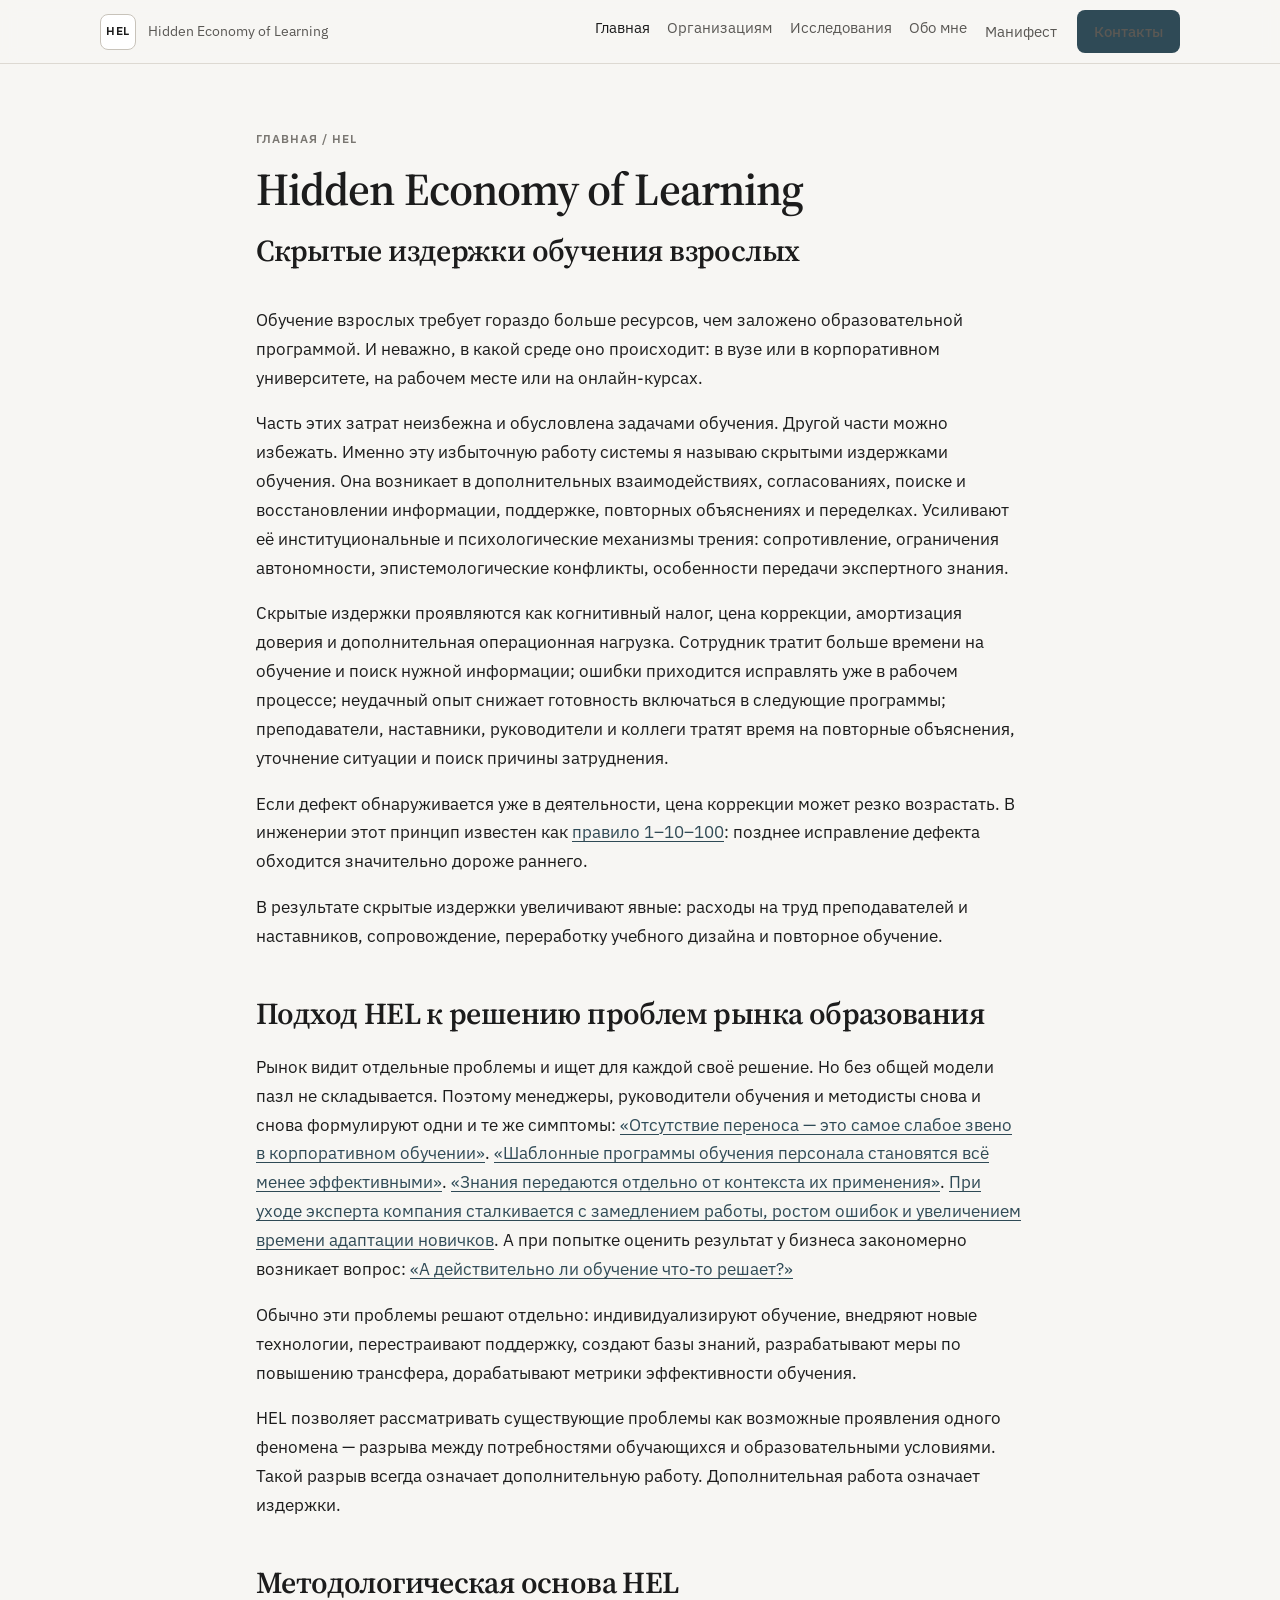
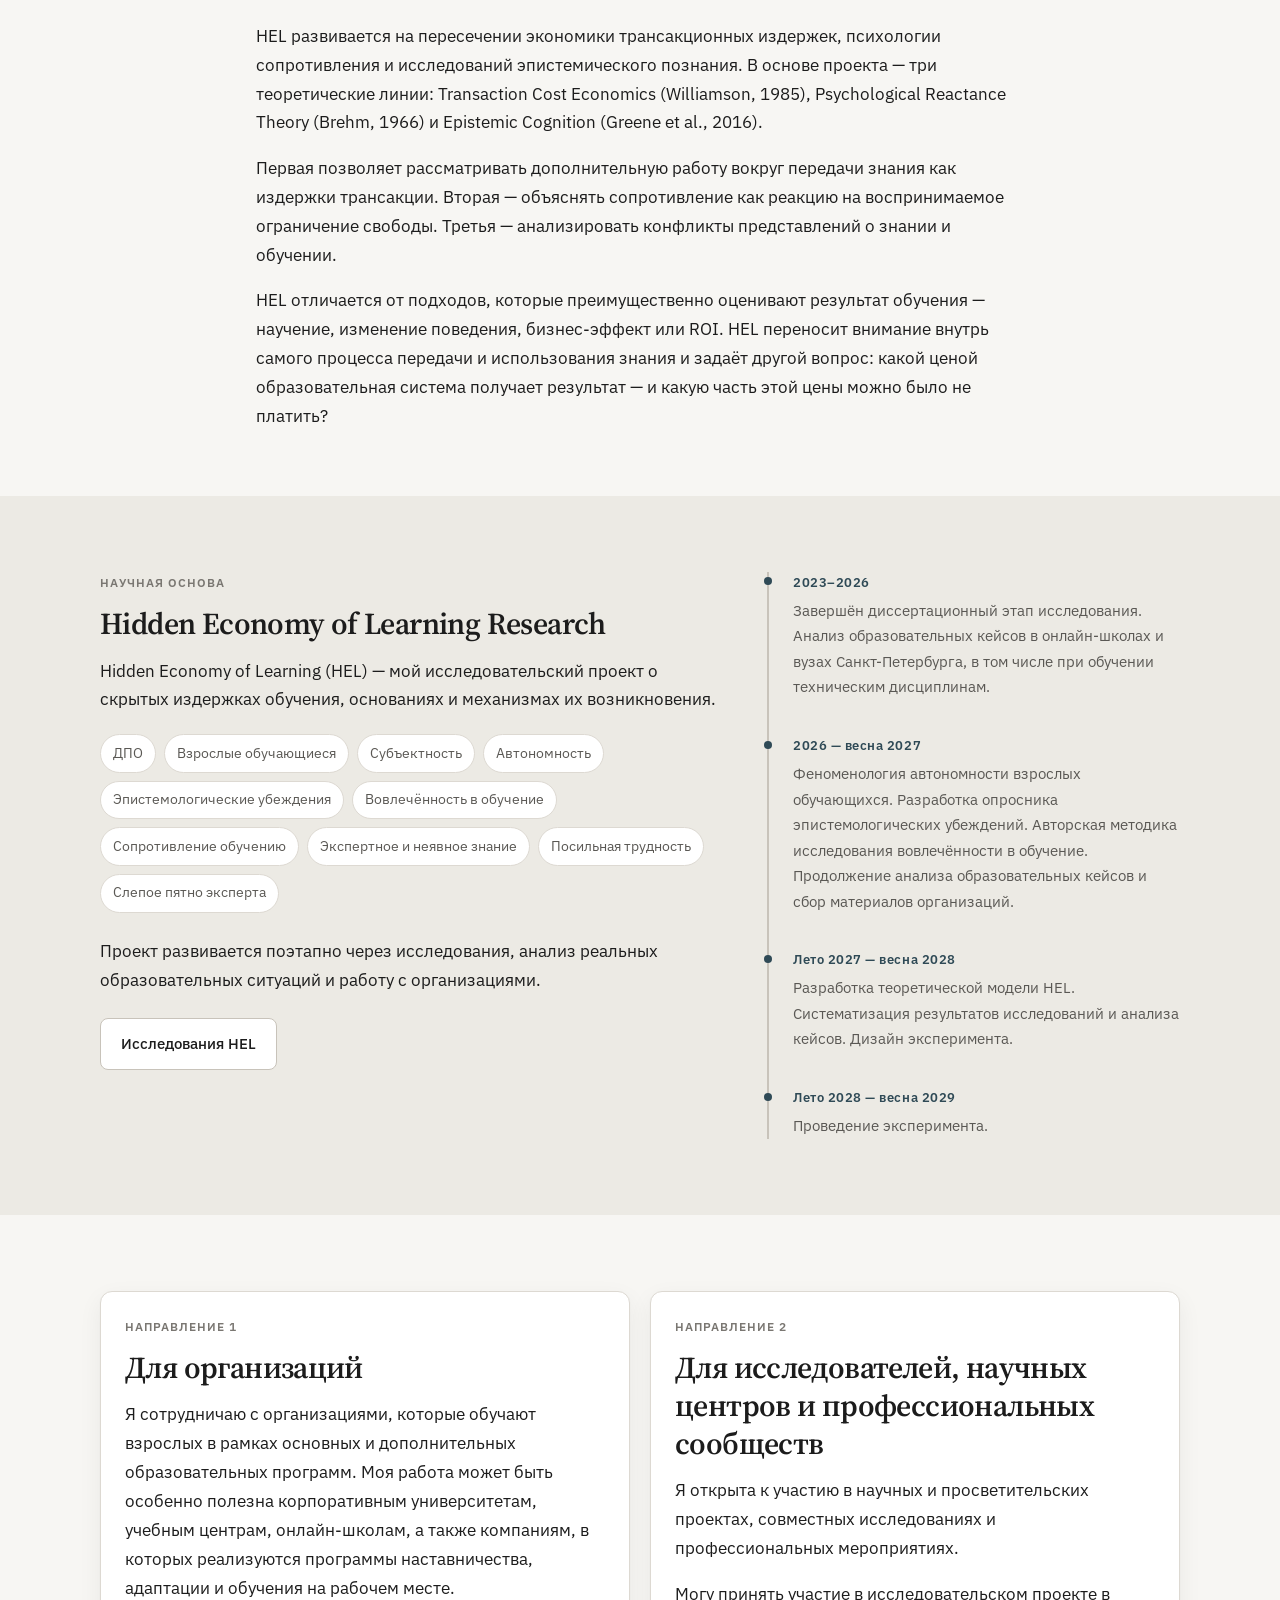
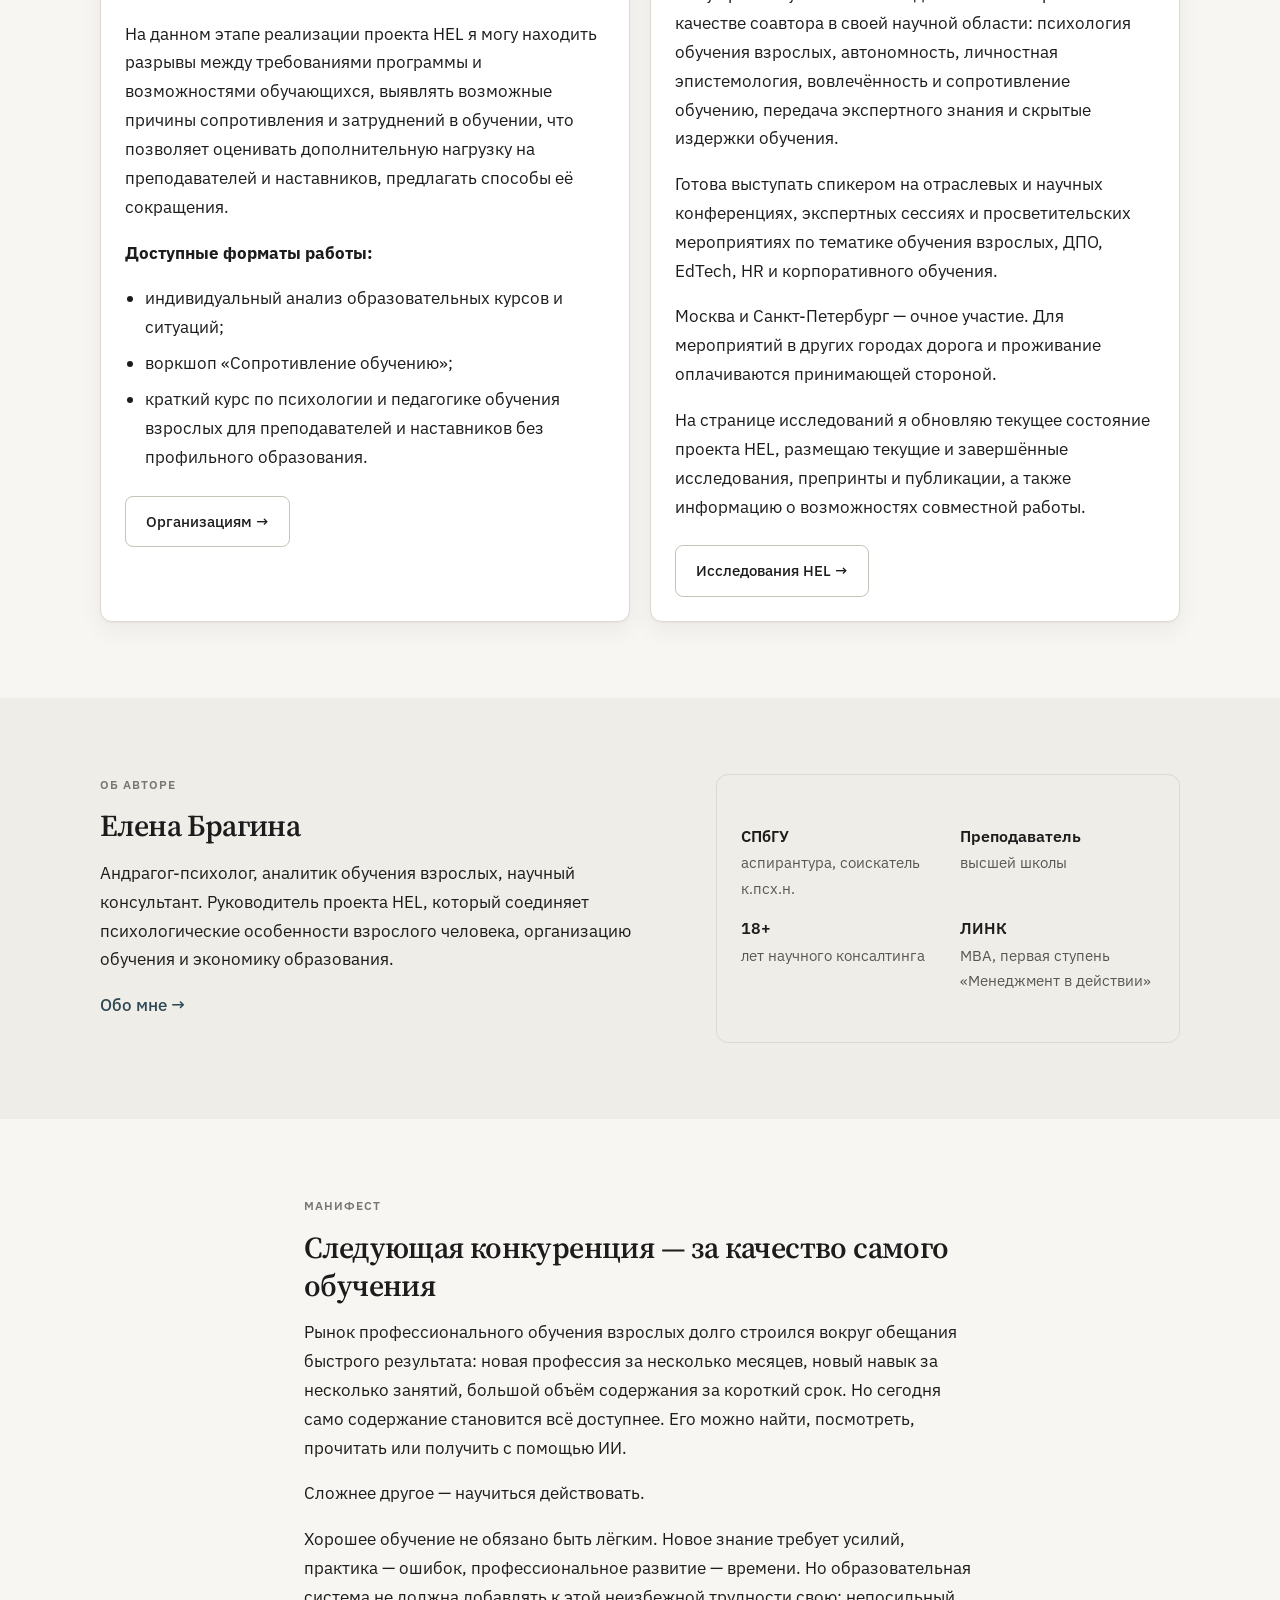
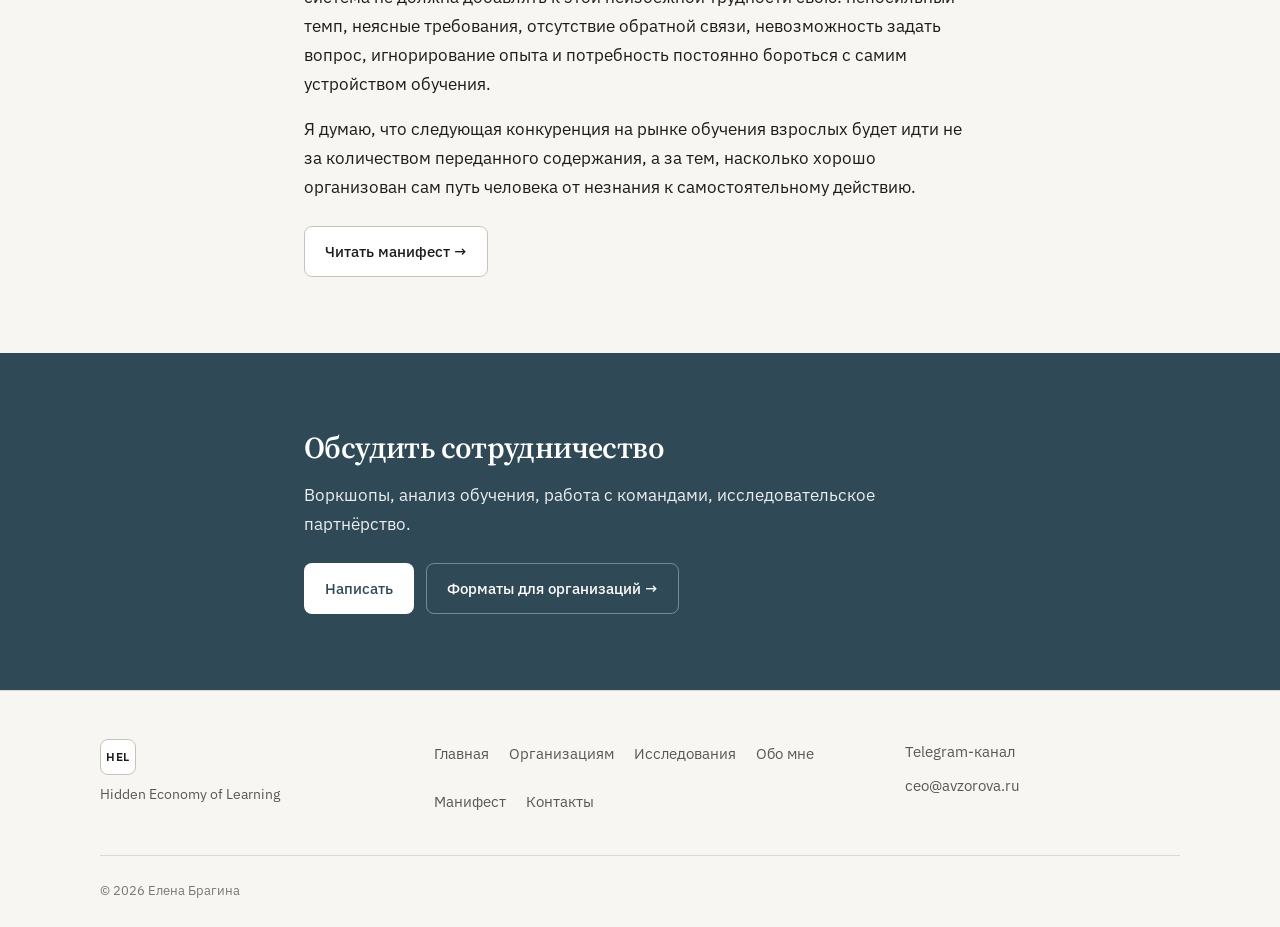
==== index.html @ edc0d427 "Add files via upload" ====
<!DOCTYPE html>
<html lang="ru">
<head>
  <meta charset="UTF-8">
  <meta name="viewport" content="width=device-width, initial-scale=1.0">
  <title>Hidden Economy of Learning | Елена Брагина</title>
  <meta name="description" content="HEL — исследовательский проект о скрытых издержках обучения взрослых.">
  <link rel="icon" href="assets/images/favicon.svg" type="image/svg+xml">
  <link rel="preconnect" href="https://fonts.googleapis.com">
  <link rel="preconnect" href="https://fonts.gstatic.com" crossorigin>
  <link href="https://fonts.googleapis.com/css2?family=IBM+Plex+Sans:wght@400;500;600&family=Source+Serif+4:opsz,wght@8..60,400;8..60,600&display=swap" rel="stylesheet">
  <link rel="stylesheet" href="assets/css/styles.css">
</head>
<body>
  <a class="skip-link" href="#main">Перейти к содержанию</a>

  <header class="site-header">
    <div class="container header-inner">
      <a class="logo" href="./">
        <span class="logo-mark">HEL</span>
        <span class="logo-text">Hidden Economy of Learning</span>
      </a>
      <button class="nav-toggle" type="button" aria-expanded="false" aria-controls="site-nav" aria-label="Открыть меню">
        <span></span><span></span>
      </button>
      <nav class="site-nav" id="site-nav" aria-label="Основное меню">
        <ul>
          <li><a class="is-active" href="./" aria-current="page">Главная</a></li>
          <li><a href="organizations/">Организациям</a></li>
          <li><a href="research/">Исследования</a></li>
          <li><a href="about/">Обо мне</a></li>
          <li><a href="manifesto/">Манифест</a></li>
        </ul>
        <a class="btn btn-primary btn-sm nav-cta" href="contact/">Контакты</a>
      </nav>
    </div>
  </header>

  <main id="main">
    <section class="section page-hero">
      <div class="container prose-wide">
        <p class="eyebrow">Главная / HEL</p>
        <h1>Hidden Economy of Learning</h1>
        <h2 class="section-subhead">Скрытые издержки обучения взрослых</h2>
        <p>
          Обучение взрослых требует гораздо больше ресурсов, чем заложено образовательной программой. И неважно, в какой среде оно происходит: в вузе или в корпоративном университете, на рабочем месте или на онлайн-курсах.
        </p>
        <p>
          Часть этих затрат неизбежна и обусловлена задачами обучения. Другой части можно избежать. Именно эту избыточную работу системы я называю скрытыми издержками обучения. Она возникает в дополнительных взаимодействиях, согласованиях, поиске и восстановлении информации, поддержке, повторных объяснениях и переделках. Усиливают её институциональные и психологические механизмы трения: сопротивление, ограничения автономности, эпистемологические конфликты, особенности передачи экспертного знания.
        </p>
        <p>
          Скрытые издержки проявляются как когнитивный налог, цена коррекции, амортизация доверия и дополнительная операционная нагрузка. Сотрудник тратит больше времени на обучение и поиск нужной информации; ошибки приходится исправлять уже в рабочем процессе; неудачный опыт снижает готовность включаться в следующие программы; преподаватели, наставники, руководители и коллеги тратят время на повторные объяснения, уточнение ситуации и поиск причины затруднения.
        </p>
        <p>
          Если дефект обнаруживается уже в деятельности, цена коррекции может резко возрастать. В инженерии этот принцип известен как <a href="https://www.cs.umd.edu/users/basili/publications/journals/J81.pdf" target="_blank" rel="noopener noreferrer">правило 1–10–100</a>: позднее исправление дефекта обходится значительно дороже раннего.
        </p>
        <p>
          В результате скрытые издержки увеличивают явные: расходы на труд преподавателей и наставников, сопровождение, переработку учебного дизайна и повторное обучение.
        </p>

        <h2 class="section-subhead">Подход HEL к решению проблем рынка образования</h2>
        <p>
          Рынок видит отдельные проблемы и ищет для каждой своё решение. Но без общей модели пазл не складывается. Поэтому менеджеры, руководители обучения и методисты снова и снова формулируют одни и те же симптомы: <a href="https://secrets.tbank.ru/blogi-kompanij/perenos-obucheniya-na-praktiku/" target="_blank" rel="noopener noreferrer">«Отсутствие переноса — это самое слабое звено в корпоративном обучении»</a>. <a href="https://umopolis.ru/tpost/j4pv59ezi1-individualnii-podhod-k-obucheniyu-person" target="_blank" rel="noopener noreferrer">«Шаблонные программы обучения персонала становятся всё менее эффективными»</a>. <a href="https://blog.talentrocks.ru/baza-znanii/" target="_blank" rel="noopener noreferrer">«Знания передаются отдельно от контекста их применения»</a>. <a href="https://habr.com/en/companies/skbkontur/articles/913566/" target="_blank" rel="noopener noreferrer">При уходе эксперта компания сталкивается с замедлением работы, ростом ошибок и увеличением времени адаптации новичков</a>. А при попытке оценить результат у бизнеса закономерно возникает вопрос: <a href="https://habr.com/ru/articles/943614/" target="_blank" rel="noopener noreferrer">«А действительно ли обучение что-то решает?»</a>
        </p>
        <p>
          Обычно эти проблемы решают отдельно: индивидуализируют обучение, внедряют новые технологии, перестраивают поддержку, создают базы знаний, разрабатывают меры по повышению трансфера, дорабатывают метрики эффективности обучения.
        </p>
        <p>
          HEL позволяет рассматривать существующие проблемы как возможные проявления одного феномена — разрыва между потребностями обучающихся и образовательными условиями. Такой разрыв всегда означает дополнительную работу. Дополнительная работа означает издержки.
        </p>

        <h2 class="section-subhead">Методологическая основа HEL</h2>
        <p>
          HEL развивается на пересечении экономики трансакционных издержек, психологии сопротивления и исследований эпистемического познания. В основе проекта — три теоретические линии: Transaction Cost Economics (Williamson, 1985), Psychological Reactance Theory (Brehm, 1966) и Epistemic Cognition (Greene et al., 2016).
        </p>
        <p>
          Первая позволяет рассматривать дополнительную работу вокруг передачи знания как издержки трансакции. Вторая — объяснять сопротивление как реакцию на воспринимаемое ограничение свободы. Третья — анализировать конфликты представлений о знании и обучении.
        </p>
        <p>
          HEL отличается от подходов, которые преимущественно оценивают результат обучения — научение, изменение поведения, бизнес-эффект или ROI. HEL переносит внимание внутрь самого процесса передачи и использования знания и задаёт другой вопрос: какой ценой образовательная система получает результат — и какую часть этой цены можно было не платить?
        </p>
        </div>
    </section>

    <section class="section section-soft">
      <div class="container science-grid">
        <div>
          <p class="eyebrow">Научная основа</p>
          <h2>Hidden Economy of Learning Research</h2>
          <p>
            Hidden Economy of Learning (HEL) — мой исследовательский проект о скрытых издержках обучения, основаниях и механизмах их возникновения.
          </p>
          <ul class="topic-list">
            <li>ДПО</li>
            <li>Взрослые обучающиеся</li>
            <li>Субъектность</li>
            <li>Автономность</li>
            <li>Эпистемологические убеждения</li>
            <li>Вовлечённость в обучение</li>
            <li>Сопротивление обучению</li>
            <li>Экспертное и неявное знание</li>
            <li>Посильная трудность</li>
            <li>Слепое пятно эксперта</li>
          </ul>
          <p style="margin-top: 1.5rem;">
            Проект развивается поэтапно через исследования, анализ реальных образовательных ситуаций и работу с организациями.
          </p>
          <div class="actions">
            <a class="btn btn-secondary" href="research/">Исследования HEL</a>
          </div>
        </div>
        <ol class="timeline">
          <li>
            <time>2023–2026</time>
            <p>Завершён диссертационный этап исследования. Анализ образовательных кейсов в онлайн-школах и вузах Санкт-Петербурга, в том числе при обучении техническим дисциплинам.</p>
          </li>
          <li>
            <time>2026 — весна 2027</time>
            <p>Феноменология автономности взрослых обучающихся. Разработка опросника эпистемологических убеждений. Авторская методика исследования вовлечённости в обучение. Продолжение анализа образовательных кейсов и сбор материалов организаций.</p>
          </li>
          <li>
            <time>Лето 2027 — весна 2028</time>
            <p>Разработка теоретической модели HEL. Систематизация результатов исследований и анализа кейсов. Дизайн эксперимента.</p>
          </li>
          <li>
            <time>Лето 2028 — весна 2029</time>
            <p>Проведение эксперимента.</p>
          </li>
        </ol>
      </div>
    </section>

    <section class="section">
      <div class="container">
        <div class="card-grid card-grid-2">
          <article class="card">
            <p class="eyebrow">Направление 1</p>
            <h2>Для организаций</h2>
            <p>
              Я сотрудничаю с организациями, которые обучают взрослых в рамках основных и дополнительных образовательных программ. Моя работа может быть особенно полезна корпоративным университетам, учебным центрам, онлайн-школам, а также компаниям, в которых реализуются программы наставничества, адаптации и обучения на рабочем месте.
            </p>
            <p>
              На данном этапе реализации проекта HEL я могу находить разрывы между требованиями программы и возможностями обучающихся, выявлять возможные причины сопротивления и затруднений в обучении, что позволяет оценивать дополнительную нагрузку на преподавателей и наставников, предлагать способы её сокращения.
            </p>
            <p><strong>Доступные форматы работы:</strong></p>
            <ul>
              <li>индивидуальный анализ образовательных курсов и ситуаций;</li>
              <li>воркшоп «Сопротивление обучению»;</li>
              <li>краткий курс по психологии и педагогике обучения взрослых для преподавателей и наставников без профильного образования.</li>
            </ul>
            <div class="actions">
              <a class="btn btn-secondary" href="organizations/">Организациям →</a>
            </div>
          </article>

          <article class="card">
            <p class="eyebrow">Направление 2</p>
            <h2>Для исследователей, научных центров и профессиональных сообществ</h2>
            <p>
              Я открыта к участию в научных и просветительских проектах, совместных исследованиях и профессиональных мероприятиях.
            </p>
            <p>
              Могу принять участие в исследовательском проекте в качестве соавтора в своей научной области: психология обучения взрослых, автономность, личностная эпистемология, вовлечённость и сопротивление обучению, передача экспертного знания и скрытые издержки обучения.
            </p>
            <p>
              Готова выступать спикером на отраслевых и научных конференциях, экспертных сессиях и просветительских мероприятиях по тематике обучения взрослых, ДПО, EdTech, HR и корпоративного обучения.
            </p>
            <p>
              Москва и Санкт-Петербург — очное участие. Для мероприятий в других городах дорога и проживание оплачиваются принимающей стороной.
            </p>
            <p>
              На странице исследований я обновляю текущее состояние проекта HEL, размещаю текущие и завершённые исследования, препринты и публикации, а также информацию о возможностях совместной работы.
            </p>
            <div class="actions">
              <a class="btn btn-secondary" href="research/">Исследования HEL →</a>
            </div>
          </article>
        </div>
      </div>
    </section>

    <section class="section section-alt">
      <div class="container two-col">
        <div>
          <p class="eyebrow">Об авторе</p>
          <h2>Елена Брагина</h2>
          <p>
            Андрагог-психолог, аналитик обучения взрослых, научный консультант. Руководитель проекта HEL, который соединяет психологические особенности взрослого человека, организацию обучения и экономику образования.
          </p>
          <a class="text-link" href="about/">Обо мне →</a>
        </div>
        <aside class="card card-muted">
          <ul class="stat-list">
            <li><strong>СПбГУ</strong> аспирантура, соискатель к.псх.н.</li>
            <li><strong>Преподаватель</strong> высшей школы</li>
            <li><strong>18+</strong> лет научного консалтинга</li>
            <li><strong>ЛИНК</strong> MBA, первая ступень «Менеджмент в действии»</li>
          </ul>
        </aside>
      </div>
    </section>

    <section class="section">
      <div class="container prose">
        <p class="eyebrow">Манифест</p>
        <h2>Следующая конкуренция — за качество самого обучения</h2>
        <p>
          Рынок профессионального обучения взрослых долго строился вокруг обещания быстрого результата: новая профессия за несколько месяцев, новый навык за несколько занятий, большой объём содержания за короткий срок. Но сегодня само содержание становится всё доступнее. Его можно найти, посмотреть, прочитать или получить с помощью ИИ.
        </p>
        <p>Сложнее другое — научиться действовать.</p>
        <p>
          Хорошее обучение не обязано быть лёгким. Новое знание требует усилий, практика — ошибок, профессиональное развитие — времени. Но образовательная система не должна добавлять к этой неизбежной трудности свою: непосильный темп, неясные требования, отсутствие обратной связи, невозможность задать вопрос, игнорирование опыта и потребность постоянно бороться с самим устройством обучения.
        </p>
        <p>
          Я думаю, что следующая конкуренция на рынке обучения взрослых будет идти не за количеством переданного содержания, а за тем, насколько хорошо организован сам путь человека от незнания к самостоятельному действию.
        </p>
        <div class="actions">
          <a class="btn btn-secondary" href="manifesto/">Читать манифест →</a>
        </div>
      </div>
    </section>

    <section class="section section-dark">
      <div class="container prose">
        <h2>Обсудить сотрудничество</h2>
        <p>Воркшопы, анализ обучения, работа с командами, исследовательское партнёрство.</p>
        <div class="actions">
          <a class="btn btn-primary" href="contact/">Написать</a>
          <a class="btn btn-secondary" href="organizations/">Форматы для организаций →</a>
        </div>
      </div>
    </section>
  </main>

  <footer class="site-footer">
    <div class="container footer-grid">
      <div class="footer-brand">
        <span class="logo-mark">HEL</span>
        <p>Hidden Economy of Learning</p>
      </div>
      <nav aria-label="Навигация в подвале">
        <ul class="footer-links">
          <li><a href="./">Главная</a></li>
          <li><a href="organizations/">Организациям</a></li>
          <li><a href="research/">Исследования</a></li>
          <li><a href="about/">Обо мне</a></li>
          <li><a href="manifesto/">Манифест</a></li>
          <li><a href="contact/">Контакты</a></li>
        </ul>
      </nav>
      <div class="footer-contacts">
        <a href="https://t.me/resistentia_life" target="_blank" rel="noopener noreferrer">Telegram-канал</a>
        <a href="mailto:ceo@avzorova.ru">ceo@avzorova.ru</a>
      </div>
    </div>
    <div class="container footer-bottom">
      <p>© 2026 Елена Брагина</p>
    </div>
  </footer>

  <script src="assets/js/main.js"></script>
</body>
</html>
---- assets/css/styles.css ----
/* HEL — prototype v2
   Calm intellectual style, medium complexity */

:root {
  --bg: #f7f6f3;
  --bg-alt: #efede8;
  --bg-soft: #eceae4;
  --surface: #ffffff;
  --text: #1c1c1c;
  --text-muted: #5a5854;
  --text-soft: #7a7772;
  --border: #ddd9d2;
  --border-strong: #c8c3ba;
  --accent: #2f4a56;
  --accent-hover: #243a44;
  --accent-soft: rgba(47, 74, 86, 0.08);
  --shadow: 0 1px 2px rgba(28, 28, 28, 0.04), 0 8px 24px rgba(28, 28, 28, 0.06);
  --radius: 12px;
  --radius-sm: 8px;
  --max-width: 1080px;
  --text-width: 42rem;
  --header-height: 64px;
  --font-sans: "IBM Plex Sans", system-ui, sans-serif;
  --font-serif: "Source Serif 4", Georgia, serif;
}

*, *::before, *::after { box-sizing: border-box; }

html {
  scroll-behavior: smooth;
  scroll-padding-top: calc(var(--header-height) + 16px);
}

body {
  margin: 0;
  font-family: var(--font-sans);
  font-size: 1.0625rem;
  line-height: 1.7;
  color: var(--text);
  background: var(--bg);
  -webkit-font-smoothing: antialiased;
}

img, svg { display: block; max-width: 100%; }

a {
  color: var(--accent);
  text-decoration-thickness: 1px;
  text-underline-offset: 0.15em;
}

a:hover { color: var(--accent-hover); }

h1, h2, h3, h4 {
  font-family: var(--font-serif);
  font-weight: 600;
  line-height: 1.25;
  letter-spacing: -0.02em;
  margin: 0 0 0.85rem;
}

h1 { font-size: clamp(2rem, 4.2vw, 2.85rem); }
h2 { font-size: clamp(1.45rem, 2.8vw, 1.9rem); }
h3 { font-size: 1.2rem; font-family: var(--font-sans); font-weight: 600; }
h4 { font-size: 1.05rem; font-family: var(--font-sans); font-weight: 600; }

p { margin: 0 0 1.05rem; }
ul, ol { margin: 0 0 1.25rem; padding-left: 1.25rem; }
li { margin-bottom: 0.45rem; }
li:last-child { margin-bottom: 0; }

.container {
  width: min(100% - 2rem, var(--max-width));
  margin-inline: auto;
}

.prose { max-width: var(--text-width); }
.prose-wide { max-width: 48rem; }

.skip-link {
  position: absolute;
  left: -9999px;
  top: 0;
  z-index: 999;
  padding: 0.75rem 1rem;
  background: var(--accent);
  color: #fff;
  text-decoration: none;
}

.skip-link:focus { left: 1rem; top: 1rem; }

/* Header */
.site-header {
  position: sticky;
  top: 0;
  z-index: 100;
  height: var(--header-height);
  background: rgba(247, 246, 243, 0.92);
  backdrop-filter: blur(8px);
  border-bottom: 1px solid var(--border);
}

.header-inner {
  display: flex;
  align-items: center;
  justify-content: space-between;
  height: 100%;
  gap: 1rem;
}

.logo {
  display: flex;
  align-items: center;
  gap: 0.75rem;
  text-decoration: none;
  color: var(--text);
  min-width: 0;
}

.logo-mark {
  display: inline-flex;
  align-items: center;
  justify-content: center;
  width: 2.25rem;
  height: 2.25rem;
  border: 1px solid var(--border-strong);
  border-radius: var(--radius-sm);
  font-size: 0.75rem;
  font-weight: 600;
  letter-spacing: 0.04em;
  background: var(--surface);
}

.logo-text {
  font-size: 0.875rem;
  color: var(--text-muted);
  white-space: nowrap;
  overflow: hidden;
  text-overflow: ellipsis;
}

.site-nav {
  display: flex;
  align-items: center;
  gap: 1.25rem;
}

.site-nav ul {
  display: flex;
  align-items: center;
  gap: 1.1rem;
  list-style: none;
  margin: 0;
  padding: 0;
}

.site-nav a {
  text-decoration: none;
  color: var(--text-muted);
  font-size: 0.9375rem;
}

.site-nav a:hover,
.site-nav a.is-active {
  color: var(--text);
}

.nav-toggle {
  display: none;
  flex-direction: column;
  justify-content: center;
  gap: 5px;
  width: 2.5rem;
  height: 2.5rem;
  padding: 0;
  border: 1px solid var(--border);
  border-radius: var(--radius-sm);
  background: var(--surface);
  cursor: pointer;
}

.nav-toggle span {
  display: block;
  width: 18px;
  height: 1.5px;
  margin-inline: auto;
  background: var(--text);
  transition: transform 0.2s, opacity 0.2s;
}

.nav-toggle[aria-expanded="true"] span:first-child {
  transform: translateY(3.25px) rotate(45deg);
}

.nav-toggle[aria-expanded="true"] span:last-child {
  transform: translateY(-3.25px) rotate(-45deg);
}

/* Buttons */
.btn {
  display: inline-flex;
  align-items: center;
  justify-content: center;
  gap: 0.5rem;
  padding: 0.75rem 1.25rem;
  border-radius: var(--radius-sm);
  border: 1px solid transparent;
  font: inherit;
  font-size: 0.9375rem;
  font-weight: 500;
  text-decoration: none;
  cursor: pointer;
  transition: background 0.15s, border-color 0.15s, color 0.15s;
}

.btn-sm { padding: 0.5rem 1rem; font-size: 0.875rem; }

.btn-primary {
  background: var(--accent);
  color: #fff;
}

.btn-primary:hover {
  background: var(--accent-hover);
  color: #fff;
}

.btn-secondary {
  background: var(--surface);
  color: var(--text);
  border-color: var(--border-strong);
}

.btn-secondary:hover {
  border-color: var(--text-muted);
  color: var(--text);
}

.btn-ghost {
  background: transparent;
  color: var(--text-muted);
  border-color: var(--border);
}

.btn-ghost:hover { color: var(--text); }

.text-link {
  text-decoration: none;
  font-weight: 500;
  color: var(--accent);
}

.text-link:hover { text-decoration: underline; }

.actions {
  display: flex;
  flex-wrap: wrap;
  gap: 0.75rem;
  margin: 1.5rem 0 0;
}

.actions-row {
  display: flex;
  flex-wrap: wrap;
  align-items: center;
  gap: 1rem;
  margin-top: 1.25rem;
}

/* Sections */
.section { padding: clamp(3rem, 6vw, 4.75rem) 0; }
.section-alt { background: var(--bg-alt); }
.section-soft { background: var(--bg-soft); }
.section-dark {
  background: var(--accent);
  color: #fff;
}

.section-header {
  max-width: var(--text-width);
  margin-bottom: 2rem;
}

.section-intro {
  color: var(--text-muted);
  font-size: 1.0625rem;
  margin: 0;
}

.eyebrow {
  font-size: 0.78rem;
  font-weight: 600;
  letter-spacing: 0.08em;
  text-transform: uppercase;
  color: var(--text-soft);
  margin: 0 0 0.75rem;
}

.lead {
  font-size: 1.15rem;
  color: var(--text-muted);
  max-width: 40rem;
}

.section-subhead {
  margin-top: 2.75rem;
  margin-bottom: 1.25rem;
}

.page-hero > .container > .section-subhead:first-of-type,
.page-hero h1 + .section-subhead {
  margin-top: 0.75rem;
  margin-bottom: 2.25rem;
}

.page-hero {
  padding-top: clamp(2.5rem, 5vw, 4rem);
  padding-bottom: clamp(2rem, 4vw, 3rem);
}

.page-hero .lead { margin-bottom: 0; }

.note {
  display: inline-block;
  padding: 0.35rem 0.7rem;
  border-radius: 999px;
  background: var(--accent-soft);
  color: var(--accent);
  font-size: 0.8125rem;
  font-weight: 600;
  margin-bottom: 1rem;
}

.pullquote {
  margin: 1.75rem 0;
  padding: 1.25rem 0 1.25rem 1.25rem;
  border-left: 2px solid var(--accent);
  font-family: var(--font-serif);
  font-size: 1.25rem;
  line-height: 1.45;
  color: var(--text);
}

.divider {
  border: 0;
  border-top: 1px solid var(--border);
  margin: 2rem 0;
}

/* Cards */
.card-grid {
  display: grid;
  gap: 1.25rem;
}

.card-grid-2 { grid-template-columns: repeat(2, 1fr); }
.card-grid-3 { grid-template-columns: repeat(3, 1fr); }

.card {
  background: var(--surface);
  border: 1px solid var(--border);
  border-radius: var(--radius);
  padding: 1.5rem;
  box-shadow: var(--shadow);
}

.card p:last-child { margin-bottom: 0; }

.card .text-link {
  display: inline-block;
  margin-top: 1rem;
}

.card-muted {
  background: transparent;
  box-shadow: none;
}

.topic-list {
  display: flex;
  flex-wrap: wrap;
  gap: 0.5rem;
  list-style: none;
  margin: 1.25rem 0 0;
  padding: 0;
}

.topic-list li {
  margin: 0;
  padding: 0.4rem 0.75rem;
  border: 1px solid var(--border);
  border-radius: 999px;
  background: var(--surface);
  font-size: 0.875rem;
  color: var(--text-muted);
}

.banner-card {
  display: flex;
  align-items: center;
  justify-content: space-between;
  gap: 1.5rem;
  margin-top: 1.5rem;
  padding: 1.5rem 1.75rem;
  background: var(--accent-soft);
  border: 1px solid var(--border);
  border-radius: var(--radius);
}

.banner-card h3 { margin-bottom: 0.35rem; }
.banner-card p { margin: 0; color: var(--text-muted); font-size: 0.95rem; }

.price-grid {
  display: grid;
  grid-template-columns: repeat(2, 1fr);
  gap: 1.25rem;
}

.price-card h3 { margin-bottom: 0.35rem; }
.price-card .price {
  font-family: var(--font-serif);
  font-size: 1.5rem;
  margin: 0.75rem 0;
}

.checklist {
  list-style: none;
  padding: 0;
}

.checklist li {
  position: relative;
  padding-left: 1.25rem;
}

.checklist li::before {
  content: "→";
  position: absolute;
  left: 0;
  color: var(--accent);
}

.stat-list {
  display: grid;
  grid-template-columns: repeat(2, 1fr);
  gap: 0.85rem 1.5rem;
  list-style: none;
  margin: 1.5rem 0;
  padding: 0;
}

.stat-list li {
  font-size: 0.95rem;
  color: var(--text-muted);
  margin: 0;
}

.stat-list strong {
  display: block;
  color: var(--text);
  font-size: 1rem;
  font-weight: 600;
}

.two-col {
  display: grid;
  grid-template-columns: 1.1fr 0.9fr;
  gap: clamp(1.5rem, 4vw, 3rem);
  align-items: start;
}

.science-grid {
  display: grid;
  grid-template-columns: 1.2fr 0.8fr;
  gap: clamp(2rem, 4vw, 3rem);
  align-items: start;
}

.timeline {
  list-style: none;
  margin: 0;
  padding: 0;
  border-left: 2px solid var(--border-strong);
}

.timeline li {
  padding: 0 0 1.75rem 1.5rem;
  position: relative;
}

.timeline li:last-child { padding-bottom: 0; }

.timeline li::before {
  content: "";
  position: absolute;
  left: -5px;
  top: 0.35rem;
  width: 8px;
  height: 8px;
  border-radius: 50%;
  background: var(--accent);
}

.timeline time {
  display: block;
  font-size: 0.8125rem;
  font-weight: 600;
  letter-spacing: 0.04em;
  color: var(--accent);
  margin-bottom: 0.25rem;
}

.timeline p {
  margin: 0;
  font-size: 0.9375rem;
  color: var(--text-muted);
}

.sources {
  margin-top: 2rem;
  padding-top: 1rem;
  border-top: 1px solid var(--border);
  font-size: 0.9rem;
  color: var(--text-muted);
}

.sources summary {
  cursor: pointer;
  font-weight: 500;
  color: var(--text);
}

.sources ul {
  margin-top: 0.85rem;
}

.sources a {
  word-break: break-word;
}

.photo-placeholder {
  display: flex;
  align-items: center;
  justify-content: center;
  aspect-ratio: 4 / 5;
  background: #e4e1db;
  border: 1px solid var(--border);
  border-radius: var(--radius);
  font-size: 1.5rem;
  font-weight: 600;
  color: var(--text-soft);
  letter-spacing: 0.04em;
}

.form-card {
  background: var(--surface);
  border: 1px solid var(--border);
  border-radius: var(--radius);
  padding: 1.5rem;
  box-shadow: var(--shadow);
}

.form-grid {
  display: grid;
  gap: 1rem;
}

label {
  display: grid;
  gap: 0.35rem;
  font-size: 0.9rem;
  font-weight: 500;
  color: var(--text-muted);
}

input, textarea {
  width: 100%;
  padding: 0.75rem 0.85rem;
  border: 1px solid var(--border-strong);
  border-radius: var(--radius-sm);
  background: #fff;
  font: inherit;
  color: var(--text);
}

input:focus, textarea:focus {
  outline: 2px solid rgba(47, 74, 86, 0.25);
  border-color: var(--accent);
}

textarea { min-height: 120px; resize: vertical; }

.contact-list {
  list-style: none;
  padding: 0;
  margin: 1.25rem 0 0;
}

.contact-list li {
  margin-bottom: 0.65rem;
  color: var(--text-muted);
}

.contact-list strong {
  display: inline-block;
  min-width: 8.5rem;
  color: var(--text);
}

.section-dark h1,
.section-dark h2,
.section-dark h3,
.section-dark p { color: #fff; }

.section-dark p { opacity: 0.9; }

.section-dark .btn-primary {
  background: #fff;
  color: var(--accent);
}

.section-dark .btn-primary:hover {
  background: #f0eeea;
  color: var(--accent-hover);
}

.section-dark .btn-secondary,
.section-dark .btn-ghost {
  border-color: rgba(255, 255, 255, 0.35);
  color: #fff;
  background: transparent;
}

.section-dark .btn-secondary:hover,
.section-dark .btn-ghost:hover {
  background: rgba(255, 255, 255, 0.08);
  color: #fff;
}

.section-dark .text-link { color: #fff; }

/* Footer */
.site-footer {
  padding: 3rem 0 1.5rem;
  border-top: 1px solid var(--border);
  background: var(--bg);
}

.footer-grid {
  display: grid;
  grid-template-columns: 1.1fr 1.6fr 1fr;
  gap: 2rem;
  align-items: start;
}

.footer-brand p {
  margin: 0.5rem 0 0;
  font-size: 0.875rem;
  color: var(--text-muted);
}

.footer-links {
  display: flex;
  flex-wrap: wrap;
  gap: 0.75rem 1.25rem;
  list-style: none;
  margin: 0;
  padding: 0;
}

.footer-links a,
.footer-contacts a {
  text-decoration: none;
  color: var(--text-muted);
  font-size: 0.9375rem;
}

.footer-links a:hover,
.footer-contacts a:hover { color: var(--text); }

.footer-contacts {
  display: flex;
  flex-direction: column;
  gap: 0.5rem;
}

.footer-bottom {
  margin-top: 2rem;
  padding-top: 1.5rem;
  border-top: 1px solid var(--border);
}

.footer-bottom p {
  margin: 0;
  font-size: 0.8125rem;
  color: var(--text-soft);
}

.subnav {
  display: flex;
  flex-wrap: wrap;
  gap: 0.65rem;
  margin: 1.5rem 0 0;
}

.subnav a {
  text-decoration: none;
  padding: 0.45rem 0.8rem;
  border: 1px solid var(--border);
  border-radius: 999px;
  background: var(--surface);
  color: var(--text-muted);
  font-size: 0.875rem;
}

.subnav a:hover,
.subnav a.is-active {
  color: var(--text);
  border-color: var(--border-strong);
}

@media (max-width: 960px) {
  .card-grid-2,
  .card-grid-3,
  .price-grid,
  .two-col,
  .science-grid,
  .footer-grid {
    grid-template-columns: 1fr;
  }

  .banner-card {
    flex-direction: column;
    align-items: flex-start;
  }
}

@media (max-width: 860px) {
  .logo-text { display: none; }
  .nav-toggle { display: flex; }

  .site-nav {
    position: fixed;
    inset: var(--header-height) 0 auto 0;
    flex-direction: column;
    align-items: stretch;
    gap: 0;
    padding: 1rem;
    background: var(--bg);
    border-bottom: 1px solid var(--border);
    transform: translateY(-110%);
    opacity: 0;
    pointer-events: none;
    transition: transform 0.2s, opacity 0.2s;
  }

  .site-nav.is-open {
    transform: translateY(0);
    opacity: 1;
    pointer-events: auto;
  }

  .site-nav ul {
    flex-direction: column;
    align-items: stretch;
    gap: 0;
  }

  .site-nav li { border-bottom: 1px solid var(--border); }
  .site-nav a { display: block; padding: 0.875rem 0; }
  .nav-cta { width: 100%; margin-top: 0.75rem; }
  .stat-list { grid-template-columns: 1fr; }
}
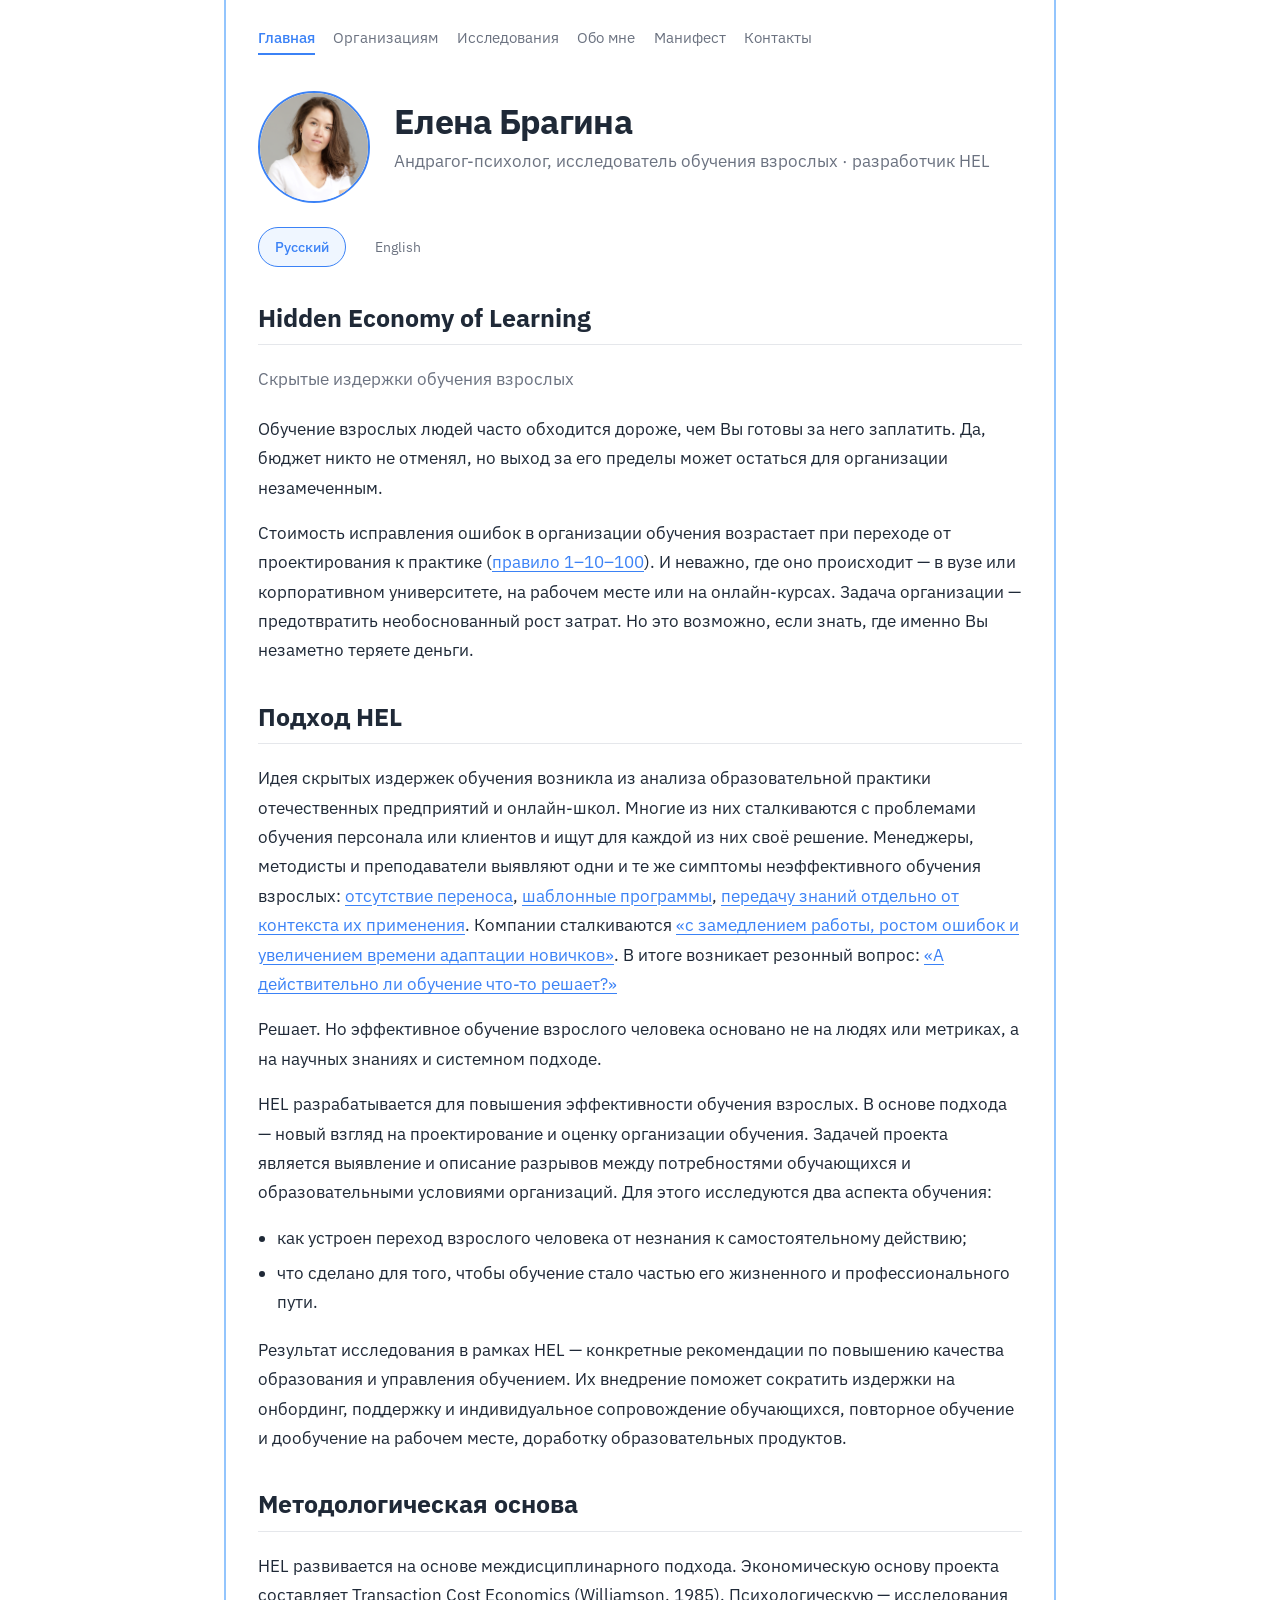
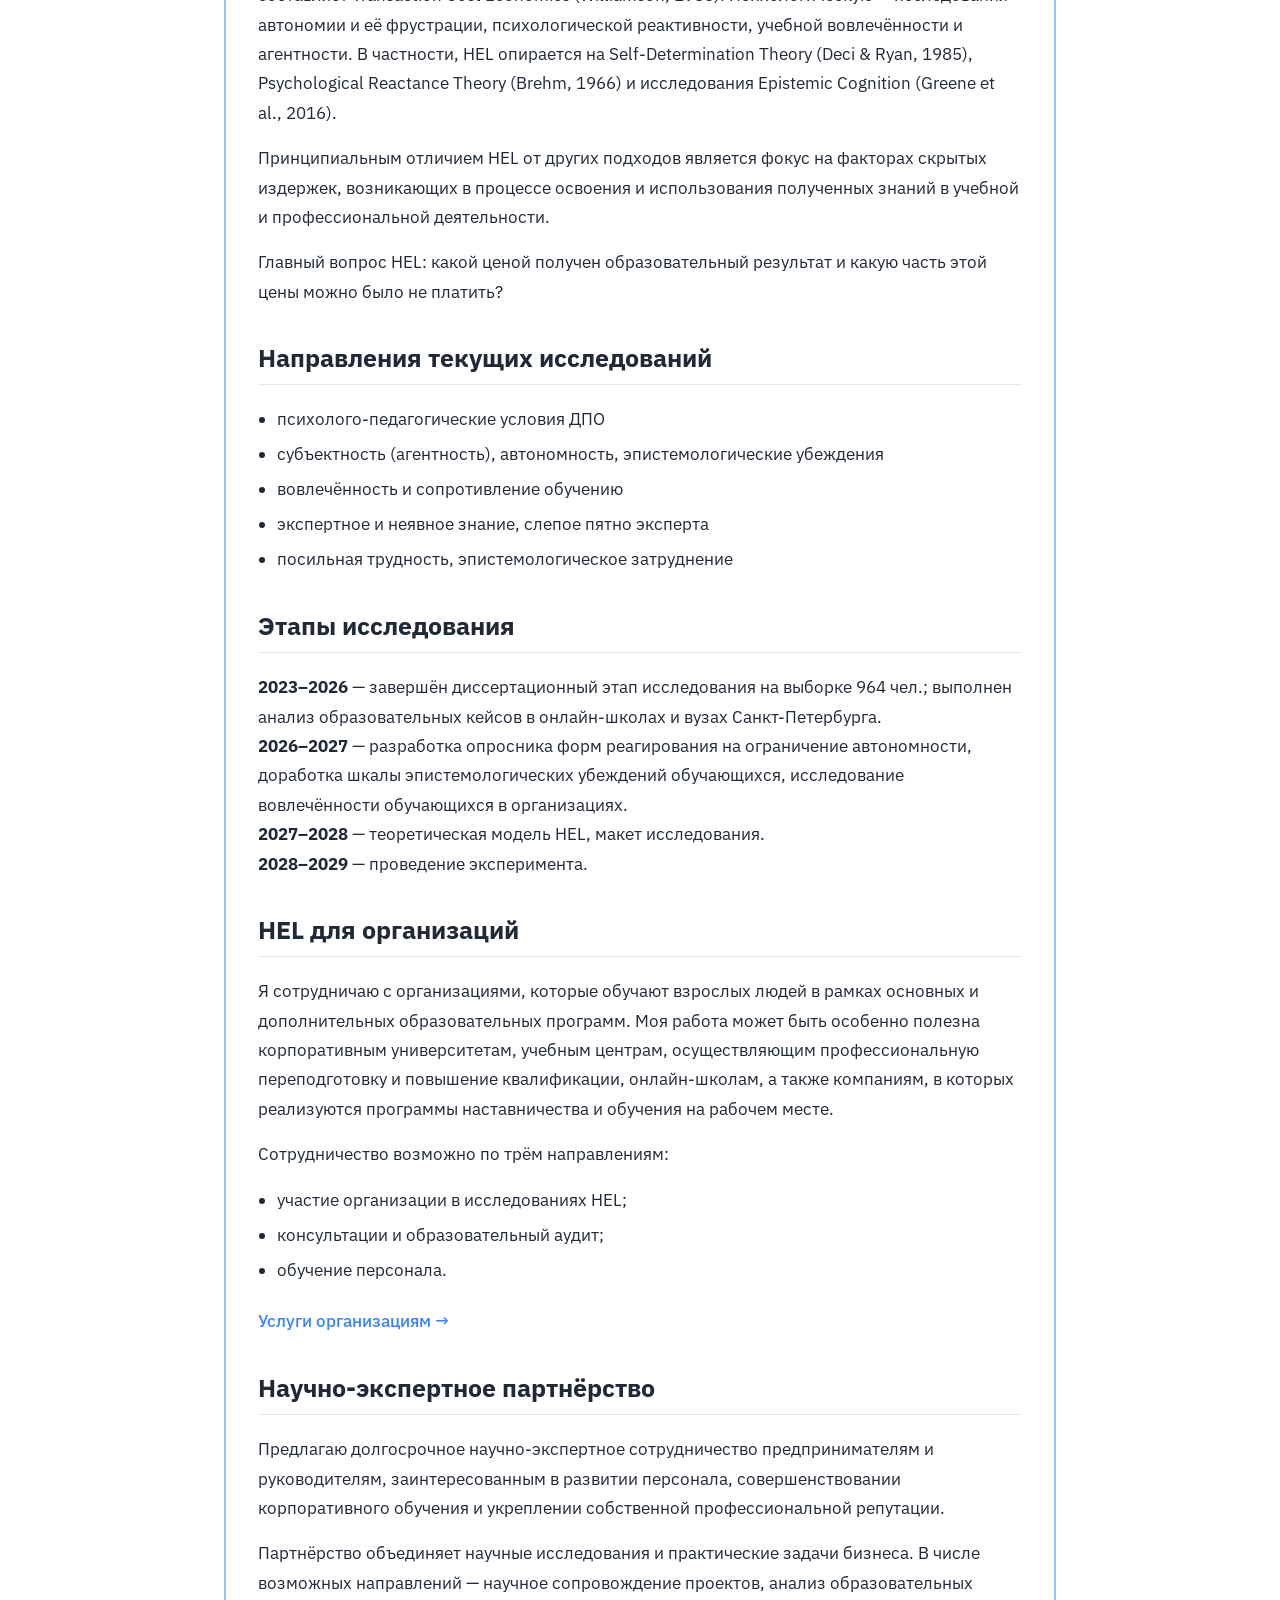
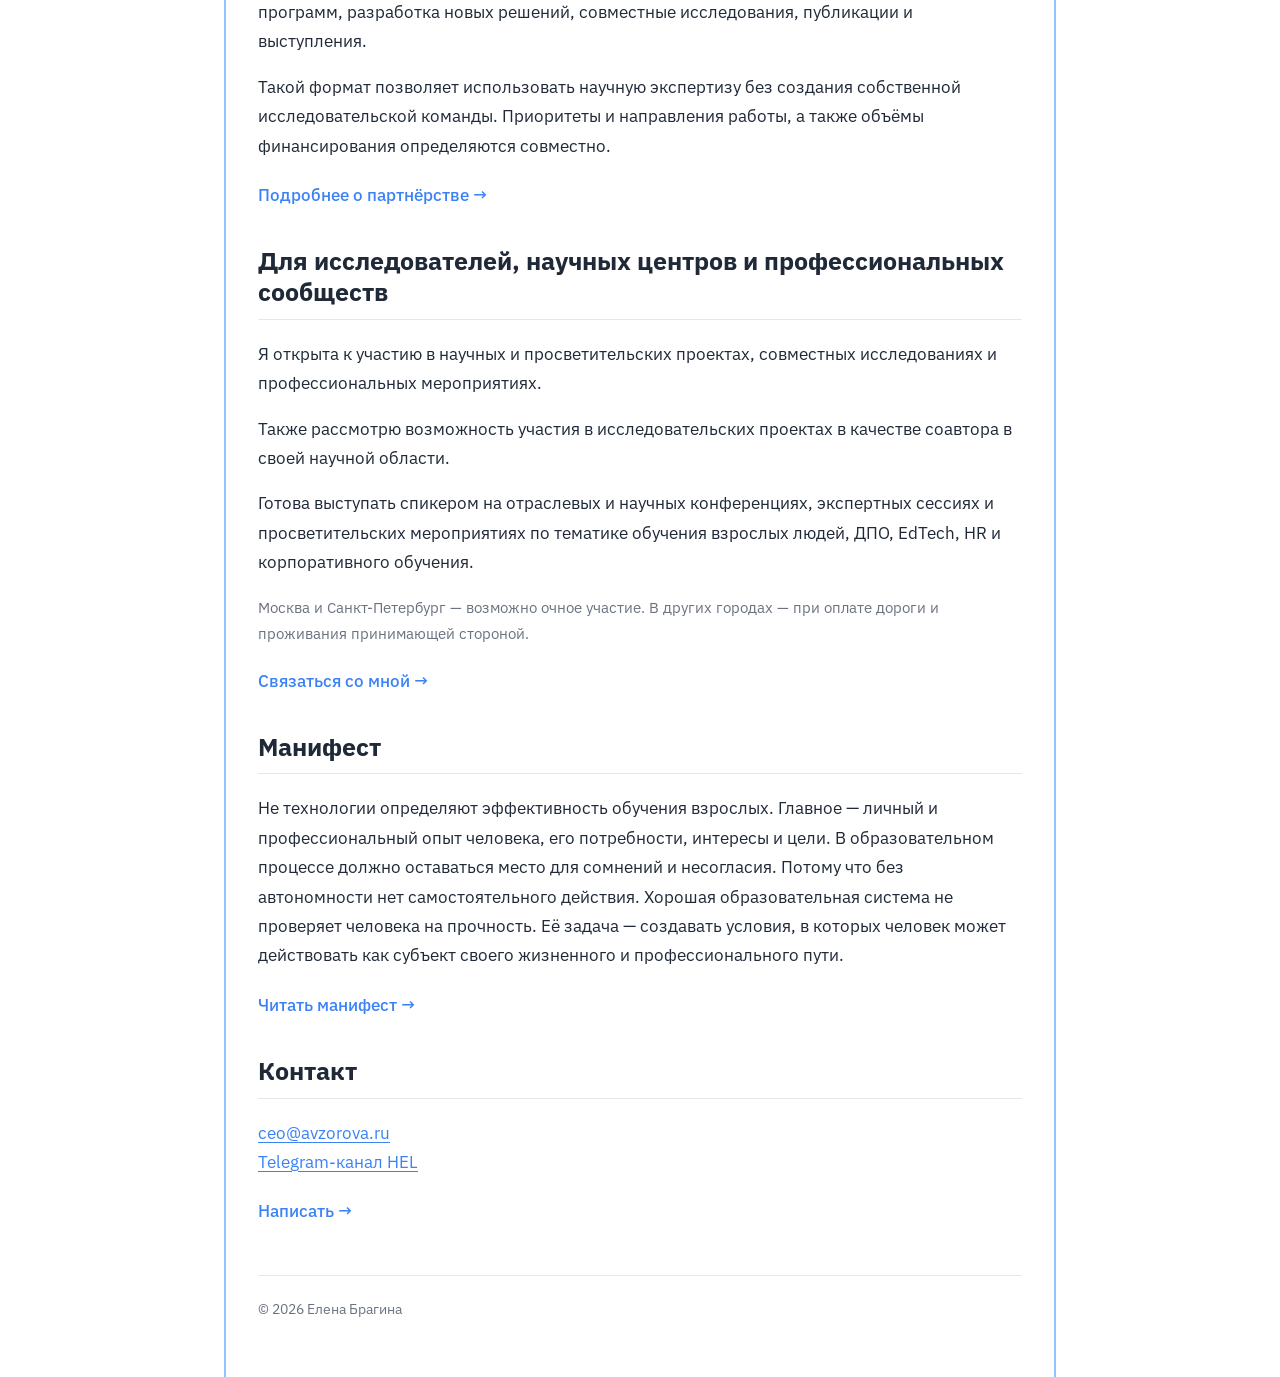
==== commit e48a63a2: "Add files via upload" ====
--- a/index.html
+++ b/index.html
@@ -3,261 +3,169 @@
 <head>
   <meta charset="UTF-8">
   <meta name="viewport" content="width=device-width, initial-scale=1.0">
-  <title>Hidden Economy of Learning | Елена Брагина</title>
+  <title>Елена Брагина | Hidden Economy of Learning</title>
   <meta name="description" content="HEL — исследовательский проект о скрытых издержках обучения взрослых.">
   <link rel="icon" href="assets/images/favicon.svg" type="image/svg+xml">
   <link rel="preconnect" href="https://fonts.googleapis.com">
   <link rel="preconnect" href="https://fonts.gstatic.com" crossorigin>
-  <link href="https://fonts.googleapis.com/css2?family=IBM+Plex+Sans:wght@400;500;600&family=Source+Serif+4:opsz,wght@8..60,400;8..60,600&display=swap" rel="stylesheet">
-  <link rel="stylesheet" href="assets/css/styles.css">
+  <link href="https://fonts.googleapis.com/css2?family=IBM+Plex+Sans:wght@400;500;600;700&display=swap" rel="stylesheet">
+  <link rel="stylesheet" href="assets/css/home.css">
 </head>
-<body>
-  <a class="skip-link" href="#main">Перейти к содержанию</a>
+<body class="home">
+  <div class="home-frame">
+    <header class="home-top">
+      <nav class="home-nav" aria-label="Меню">
+        <a class="is-active" href="./" aria-current="page">Главная</a>
+        <a href="organizations/">Организациям</a>
+        <a href="research/">Исследования</a>
+        <a href="about/">Обо мне</a>
+        <a href="manifesto/">Манифест</a>
+        <a href="contact/">Контакты</a>
+      </nav>
+    </header>
 
-  <header class="site-header">
-    <div class="container header-inner">
-      <a class="logo" href="./">
-        <span class="logo-mark">HEL</span>
-        <span class="logo-text">Hidden Economy of Learning</span>
-      </a>
-      <button class="nav-toggle" type="button" aria-expanded="false" aria-controls="site-nav" aria-label="Открыть меню">
-        <span></span><span></span>
-      </button>
-      <nav class="site-nav" id="site-nav" aria-label="Основное меню">
-        <ul>
-          <li><a class="is-active" href="./" aria-current="page">Главная</a></li>
-          <li><a href="organizations/">Организациям</a></li>
-          <li><a href="research/">Исследования</a></li>
-          <li><a href="about/">Обо мне</a></li>
-          <li><a href="manifesto/">Манифест</a></li>
-        </ul>
-        <a class="btn btn-primary btn-sm nav-cta" href="contact/">Контакты</a>
-      </nav>
-    </div>
-  </header>
-
-  <main id="main">
-    <section class="section page-hero">
-      <div class="container prose-wide">
-        <p class="eyebrow">Главная / HEL</p>
-        <h1>Hidden Economy of Learning</h1>
-        <h2 class="section-subhead">Скрытые издержки обучения взрослых</h2>
-        <p>
-          Обучение взрослых требует гораздо больше ресурсов, чем заложено образовательной программой. И неважно, в какой среде оно происходит: в вузе или в корпоративном университете, на рабочем месте или на онлайн-курсах.
-        </p>
-        <p>
-          Часть этих затрат неизбежна и обусловлена задачами обучения. Другой части можно избежать. Именно эту избыточную работу системы я называю скрытыми издержками обучения. Она возникает в дополнительных взаимодействиях, согласованиях, поиске и восстановлении информации, поддержке, повторных объяснениях и переделках. Усиливают её институциональные и психологические механизмы трения: сопротивление, ограничения автономности, эпистемологические конфликты, особенности передачи экспертного знания.
-        </p>
-        <p>
-          Скрытые издержки проявляются как когнитивный налог, цена коррекции, амортизация доверия и дополнительная операционная нагрузка. Сотрудник тратит больше времени на обучение и поиск нужной информации; ошибки приходится исправлять уже в рабочем процессе; неудачный опыт снижает готовность включаться в следующие программы; преподаватели, наставники, руководители и коллеги тратят время на повторные объяснения, уточнение ситуации и поиск причины затруднения.
-        </p>
-        <p>
-          Если дефект обнаруживается уже в деятельности, цена коррекции может резко возрастать. В инженерии этот принцип известен как <a href="https://www.cs.umd.edu/users/basili/publications/journals/J81.pdf" target="_blank" rel="noopener noreferrer">правило 1–10–100</a>: позднее исправление дефекта обходится значительно дороже раннего.
-        </p>
-        <p>
-          В результате скрытые издержки увеличивают явные: расходы на труд преподавателей и наставников, сопровождение, переработку учебного дизайна и повторное обучение.
-        </p>
-
-        <h2 class="section-subhead">Подход HEL к решению проблем рынка образования</h2>
-        <p>
-          Рынок видит отдельные проблемы и ищет для каждой своё решение. Но без общей модели пазл не складывается. Поэтому менеджеры, руководители обучения и методисты снова и снова формулируют одни и те же симптомы: <a href="https://secrets.tbank.ru/blogi-kompanij/perenos-obucheniya-na-praktiku/" target="_blank" rel="noopener noreferrer">«Отсутствие переноса — это самое слабое звено в корпоративном обучении»</a>. <a href="https://umopolis.ru/tpost/j4pv59ezi1-individualnii-podhod-k-obucheniyu-person" target="_blank" rel="noopener noreferrer">«Шаблонные программы обучения персонала становятся всё менее эффективными»</a>. <a href="https://blog.talentrocks.ru/baza-znanii/" target="_blank" rel="noopener noreferrer">«Знания передаются отдельно от контекста их применения»</a>. <a href="https://habr.com/en/companies/skbkontur/articles/913566/" target="_blank" rel="noopener noreferrer">При уходе эксперта компания сталкивается с замедлением работы, ростом ошибок и увеличением времени адаптации новичков</a>. А при попытке оценить результат у бизнеса закономерно возникает вопрос: <a href="https://habr.com/ru/articles/943614/" target="_blank" rel="noopener noreferrer">«А действительно ли обучение что-то решает?»</a>
-        </p>
-        <p>
-          Обычно эти проблемы решают отдельно: индивидуализируют обучение, внедряют новые технологии, перестраивают поддержку, создают базы знаний, разрабатывают меры по повышению трансфера, дорабатывают метрики эффективности обучения.
-        </p>
-        <p>
-          HEL позволяет рассматривать существующие проблемы как возможные проявления одного феномена — разрыва между потребностями обучающихся и образовательными условиями. Такой разрыв всегда означает дополнительную работу. Дополнительная работа означает издержки.
-        </p>
-
-        <h2 class="section-subhead">Методологическая основа HEL</h2>
-        <p>
-          HEL развивается на пересечении экономики трансакционных издержек, психологии сопротивления и исследований эпистемического познания. В основе проекта — три теоретические линии: Transaction Cost Economics (Williamson, 1985), Psychological Reactance Theory (Brehm, 1966) и Epistemic Cognition (Greene et al., 2016).
-        </p>
-        <p>
-          Первая позволяет рассматривать дополнительную работу вокруг передачи знания как издержки трансакции. Вторая — объяснять сопротивление как реакцию на воспринимаемое ограничение свободы. Третья — анализировать конфликты представлений о знании и обучении.
-        </p>
-        <p>
-          HEL отличается от подходов, которые преимущественно оценивают результат обучения — научение, изменение поведения, бизнес-эффект или ROI. HEL переносит внимание внутрь самого процесса передачи и использования знания и задаёт другой вопрос: какой ценой образовательная система получает результат — и какую часть этой цены можно было не платить?
-        </p>
-        </div>
-    </section>
-
-    <section class="section section-soft">
-      <div class="container science-grid">
-        <div>
-          <p class="eyebrow">Научная основа</p>
-          <h2>Hidden Economy of Learning Research</h2>
-          <p>
-            Hidden Economy of Learning (HEL) — мой исследовательский проект о скрытых издержках обучения, основаниях и механизмах их возникновения.
-          </p>
-          <ul class="topic-list">
-            <li>ДПО</li>
-            <li>Взрослые обучающиеся</li>
-            <li>Субъектность</li>
-            <li>Автономность</li>
-            <li>Эпистемологические убеждения</li>
-            <li>Вовлечённость в обучение</li>
-            <li>Сопротивление обучению</li>
-            <li>Экспертное и неявное знание</li>
-            <li>Посильная трудность</li>
-            <li>Слепое пятно эксперта</li>
-          </ul>
-          <p style="margin-top: 1.5rem;">
-            Проект развивается поэтапно через исследования, анализ реальных образовательных ситуаций и работу с организациями.
-          </p>
-          <div class="actions">
-            <a class="btn btn-secondary" href="research/">Исследования HEL</a>
-          </div>
-        </div>
-        <ol class="timeline">
-          <li>
-            <time>2023–2026</time>
-            <p>Завершён диссертационный этап исследования. Анализ образовательных кейсов в онлайн-школах и вузах Санкт-Петербурга, в том числе при обучении техническим дисциплинам.</p>
-          </li>
-          <li>
-            <time>2026 — весна 2027</time>
-            <p>Феноменология автономности взрослых обучающихся. Разработка опросника эпистемологических убеждений. Авторская методика исследования вовлечённости в обучение. Продолжение анализа образовательных кейсов и сбор материалов организаций.</p>
-          </li>
-          <li>
-            <time>Лето 2027 — весна 2028</time>
-            <p>Разработка теоретической модели HEL. Систематизация результатов исследований и анализа кейсов. Дизайн эксперимента.</p>
-          </li>
-          <li>
-            <time>Лето 2028 — весна 2029</time>
-            <p>Проведение эксперимента.</p>
-          </li>
-        </ol>
+    <section class="home-hero">
+      <div class="home-photo">
+        <img src="assets/images/elena-bragina.png" alt="Елена Брагина">
+      </div>
+      <div>
+        <h1>Елена Брагина</h1>
+        <p class="home-role">Андрагог-психолог, исследователь обучения взрослых · разработчик HEL</p>
       </div>
     </section>
 
-    <section class="section">
-      <div class="container">
-        <div class="card-grid card-grid-2">
-          <article class="card">
-            <p class="eyebrow">Направление 1</p>
-            <h2>Для организаций</h2>
-            <p>
-              Я сотрудничаю с организациями, которые обучают взрослых в рамках основных и дополнительных образовательных программ. Моя работа может быть особенно полезна корпоративным университетам, учебным центрам, онлайн-школам, а также компаниям, в которых реализуются программы наставничества, адаптации и обучения на рабочем месте.
-            </p>
-            <p>
-              На данном этапе реализации проекта HEL я могу находить разрывы между требованиями программы и возможностями обучающихся, выявлять возможные причины сопротивления и затруднений в обучении, что позволяет оценивать дополнительную нагрузку на преподавателей и наставников, предлагать способы её сокращения.
-            </p>
-            <p><strong>Доступные форматы работы:</strong></p>
-            <ul>
-              <li>индивидуальный анализ образовательных курсов и ситуаций;</li>
-              <li>воркшоп «Сопротивление обучению»;</li>
-              <li>краткий курс по психологии и педагогике обучения взрослых для преподавателей и наставников без профильного образования.</li>
-            </ul>
-            <div class="actions">
-              <a class="btn btn-secondary" href="organizations/">Организациям →</a>
-            </div>
-          </article>
+    <div class="lang-switch" aria-label="Язык">
+      <a class="is-active" href="./" aria-current="page">Русский</a>
+      <a href="en/">English</a>
+    </div>
 
-          <article class="card">
-            <p class="eyebrow">Направление 2</p>
-            <h2>Для исследователей, научных центров и профессиональных сообществ</h2>
-            <p>
-              Я открыта к участию в научных и просветительских проектах, совместных исследованиях и профессиональных мероприятиях.
-            </p>
-            <p>
-              Могу принять участие в исследовательском проекте в качестве соавтора в своей научной области: психология обучения взрослых, автономность, личностная эпистемология, вовлечённость и сопротивление обучению, передача экспертного знания и скрытые издержки обучения.
-            </p>
-            <p>
-              Готова выступать спикером на отраслевых и научных конференциях, экспертных сессиях и просветительских мероприятиях по тематике обучения взрослых, ДПО, EdTech, HR и корпоративного обучения.
-            </p>
-            <p>
-              Москва и Санкт-Петербург — очное участие. Для мероприятий в других городах дорога и проживание оплачиваются принимающей стороной.
-            </p>
-            <p>
-              На странице исследований я обновляю текущее состояние проекта HEL, размещаю текущие и завершённые исследования, препринты и публикации, а также информацию о возможностях совместной работы.
-            </p>
-            <div class="actions">
-              <a class="btn btn-secondary" href="research/">Исследования HEL →</a>
-            </div>
-          </article>
-        </div>
-      </div>
-    </section>
+    <main>
+      <h2>Hidden Economy of Learning</h2>
+      <hr class="section-line">
+      <p class="home-role" style="margin-bottom: 1.25rem;">Скрытые издержки обучения взрослых</p>
 
-    <section class="section section-alt">
-      <div class="container two-col">
-        <div>
-          <p class="eyebrow">Об авторе</p>
-          <h2>Елена Брагина</h2>
-          <p>
-            Андрагог-психолог, аналитик обучения взрослых, научный консультант. Руководитель проекта HEL, который соединяет психологические особенности взрослого человека, организацию обучения и экономику образования.
-          </p>
-          <a class="text-link" href="about/">Обо мне →</a>
-        </div>
-        <aside class="card card-muted">
-          <ul class="stat-list">
-            <li><strong>СПбГУ</strong> аспирантура, соискатель к.псх.н.</li>
-            <li><strong>Преподаватель</strong> высшей школы</li>
-            <li><strong>18+</strong> лет научного консалтинга</li>
-            <li><strong>ЛИНК</strong> MBA, первая ступень «Менеджмент в действии»</li>
-          </ul>
-        </aside>
-      </div>
-    </section>
+      <p>
+        Обучение взрослых людей часто обходится дороже, чем Вы готовы за него заплатить. Да, бюджет никто не отменял, но выход за его пределы может остаться для организации незамеченным.
+      </p>
+      <p>
+        Стоимость исправления ошибок в организации обучения возрастает при переходе от проектирования к практике (<a href="https://www.cs.umd.edu/users/basili/publications/journals/J81.pdf" target="_blank" rel="noopener noreferrer">правило 1–10–100</a>). И неважно, где оно происходит — в вузе или корпоративном университете, на рабочем месте или на онлайн-курсах. Задача организации — предотвратить необоснованный рост затрат. Но это возможно, если знать, где именно Вы незаметно теряете деньги.
+      </p>
+      <h2>Подход HEL</h2>
+      <hr class="section-line">
+      <p>
+        Идея скрытых издержек обучения возникла из анализа образовательной практики отечественных предприятий и онлайн-школ. Многие из них сталкиваются с проблемами обучения персонала или клиентов и ищут для каждой из них своё решение. Менеджеры, методисты и преподаватели выявляют одни и те же симптомы неэффективного обучения взрослых:
+        <a href="https://secrets.tbank.ru/blogi-kompanij/perenos-obucheniya-na-praktiku/" target="_blank" rel="noopener noreferrer">отсутствие переноса</a>,
+        <a href="https://umopolis.ru/tpost/j4pv59ezi1-individualnii-podhod-k-obucheniyu-person" target="_blank" rel="noopener noreferrer">шаблонные программы</a>,
+        <a href="https://blog.talentrocks.ru/baza-znanii/" target="_blank" rel="noopener noreferrer">передачу знаний отдельно от контекста их применения</a>.
+        Компании сталкиваются <a href="https://habr.com/en/companies/skbkontur/articles/913566/" target="_blank" rel="noopener noreferrer">«с замедлением работы, ростом ошибок и увеличением времени адаптации новичков»</a>.
+        В итоге возникает резонный вопрос: <a href="https://habr.com/ru/articles/943614/" target="_blank" rel="noopener noreferrer">«А действительно ли обучение что-то решает?»</a>
+      </p>
+      <p>
+        Решает. Но эффективное обучение взрослого человека основано не на людях или метриках, а на научных знаниях и системном подходе.
+      </p>
+      <p>
+        HEL разрабатывается для повышения эффективности обучения взрослых. В основе подхода — новый взгляд на проектирование и оценку организации обучения. Задачей проекта является выявление и описание разрывов между потребностями обучающихся и образовательными условиями организаций. Для этого исследуются два аспекта обучения:
+      </p>
+      <ul>
+        <li>как устроен переход взрослого человека от незнания к самостоятельному действию;</li>
+        <li>что сделано для того, чтобы обучение стало частью его жизненного и профессионального пути.</li>
+      </ul>
+      <p>
+        Результат исследования в рамках HEL — конкретные рекомендации по повышению качества образования и управления обучением. Их внедрение поможет сократить издержки на онбординг, поддержку и индивидуальное сопровождение обучающихся, повторное обучение и дообучение на рабочем месте, доработку образовательных продуктов.
+      </p>
 
-    <section class="section">
-      <div class="container prose">
-        <p class="eyebrow">Манифест</p>
-        <h2>Следующая конкуренция — за качество самого обучения</h2>
-        <p>
-          Рынок профессионального обучения взрослых долго строился вокруг обещания быстрого результата: новая профессия за несколько месяцев, новый навык за несколько занятий, большой объём содержания за короткий срок. Но сегодня само содержание становится всё доступнее. Его можно найти, посмотреть, прочитать или получить с помощью ИИ.
-        </p>
-        <p>Сложнее другое — научиться действовать.</p>
-        <p>
-          Хорошее обучение не обязано быть лёгким. Новое знание требует усилий, практика — ошибок, профессиональное развитие — времени. Но образовательная система не должна добавлять к этой неизбежной трудности свою: непосильный темп, неясные требования, отсутствие обратной связи, невозможность задать вопрос, игнорирование опыта и потребность постоянно бороться с самим устройством обучения.
-        </p>
-        <p>
-          Я думаю, что следующая конкуренция на рынке обучения взрослых будет идти не за количеством переданного содержания, а за тем, насколько хорошо организован сам путь человека от незнания к самостоятельному действию.
-        </p>
-        <div class="actions">
-          <a class="btn btn-secondary" href="manifesto/">Читать манифест →</a>
-        </div>
-      </div>
-    </section>
+      <h2>Методологическая основа</h2>
+      <hr class="section-line">
+      <p>
+        HEL развивается на основе междисциплинарного подхода. Экономическую основу проекта составляет Transaction Cost Economics (Williamson, 1985). Психологическую — исследования автономии и её фрустрации, психологической реактивности, учебной вовлечённости и агентности. В частности, HEL опирается на Self-Determination Theory (Deci &amp; Ryan, 1985), Psychological Reactance Theory (Brehm, 1966) и исследования Epistemic Cognition (Greene et al., 2016).
+      </p>
+      <p>
+        Принципиальным отличием HEL от других подходов является фокус на факторах скрытых издержек, возникающих в процессе освоения и использования полученных знаний в учебной и профессиональной деятельности.
+      </p>
+      <p>
+        Главный вопрос HEL: какой ценой получен образовательный результат и какую часть этой цены можно было не платить?
+      </p>
 
-    <section class="section section-dark">
-      <div class="container prose">
-        <h2>Обсудить сотрудничество</h2>
-        <p>Воркшопы, анализ обучения, работа с командами, исследовательское партнёрство.</p>
-        <div class="actions">
-          <a class="btn btn-primary" href="contact/">Написать</a>
-          <a class="btn btn-secondary" href="organizations/">Форматы для организаций →</a>
-        </div>
-      </div>
-    </section>
-  </main>
+      <h2>Направления текущих исследований</h2>
+      <hr class="section-line">
+      <ul>
+        <li>психолого-педагогические условия ДПО</li>
+        <li>субъектность (агентность), автономность, эпистемологические убеждения</li>
+        <li>вовлечённость и сопротивление обучению</li>
+        <li>экспертное и неявное знание, слепое пятно эксперта</li>
+        <li>посильная трудность, эпистемологическое затруднение</li>
+      </ul>
 
-  <footer class="site-footer">
-    <div class="container footer-grid">
-      <div class="footer-brand">
-        <span class="logo-mark">HEL</span>
-        <p>Hidden Economy of Learning</p>
-      </div>
-      <nav aria-label="Навигация в подвале">
-        <ul class="footer-links">
-          <li><a href="./">Главная</a></li>
-          <li><a href="organizations/">Организациям</a></li>
-          <li><a href="research/">Исследования</a></li>
-          <li><a href="about/">Обо мне</a></li>
-          <li><a href="manifesto/">Манифест</a></li>
-          <li><a href="contact/">Контакты</a></li>
-        </ul>
-      </nav>
-      <div class="footer-contacts">
-        <a href="https://t.me/resistentia_life" target="_blank" rel="noopener noreferrer">Telegram-канал</a>
-        <a href="mailto:ceo@avzorova.ru">ceo@avzorova.ru</a>
-      </div>
-    </div>
-    <div class="container footer-bottom">
-      <p>© 2026 Елена Брагина</p>
-    </div>
-  </footer>
+      <h2>Этапы исследования</h2>
+      <hr class="section-line">
+      <p>
+        <strong>2023–2026</strong> — завершён диссертационный этап исследования на выборке 964 чел.; выполнен анализ образовательных кейсов в онлайн-школах и вузах Санкт-Петербурга.<br>
+        <strong>2026–2027</strong> — разработка опросника форм реагирования на ограничение автономности, доработка шкалы эпистемологических убеждений обучающихся, исследование вовлечённости обучающихся в организациях.<br>
+        <strong>2027–2028</strong> — теоретическая модель HEL, макет исследования.<br>
+        <strong>2028–2029</strong> — проведение эксперимента.
+      </p>
 
-  <script src="assets/js/main.js"></script>
+      <h2>HEL для организаций</h2>
+      <hr class="section-line">
+      <p>
+        Я сотрудничаю с организациями, которые обучают взрослых людей в рамках основных и дополнительных образовательных программ. Моя работа может быть особенно полезна корпоративным университетам, учебным центрам, осуществляющим профессиональную переподготовку и повышение квалификации, онлайн-школам, а также компаниям, в которых реализуются программы наставничества и обучения на рабочем месте.
+      </p>
+      <p>Сотрудничество возможно по трём направлениям:</p>
+      <ul>
+        <li>участие организации в исследованиях HEL;</li>
+        <li>консультации и образовательный аудит;</li>
+        <li>обучение персонала.</li>
+      </ul>
+      <p><a class="more" href="organizations/#formats">Услуги организациям →</a></p>
+
+      <h2>Научно-экспертное партнёрство</h2>
+      <hr class="section-line">
+      <p>
+        Предлагаю долгосрочное научно-экспертное сотрудничество предпринимателям и руководителям, заинтересованным в развитии персонала, совершенствовании корпоративного обучения и укреплении собственной профессиональной репутации.
+      </p>
+      <p>
+        Партнёрство объединяет научные исследования и практические задачи бизнеса. В числе возможных направлений — научное сопровождение проектов, анализ образовательных программ, разработка новых решений, совместные исследования, публикации и выступления.
+      </p>
+      <p>
+        Такой формат позволяет использовать научную экспертизу без создания собственной исследовательской команды. Приоритеты и направления работы, а также объёмы финансирования определяются совместно.
+      </p>
+      <p><a class="more" href="organizations/#partnership">Подробнее о партнёрстве →</a></p>
+
+      <h2>Для исследователей, научных центров и профессиональных сообществ</h2>
+      <hr class="section-line">
+      <p>
+        Я открыта к участию в научных и просветительских проектах, совместных исследованиях и профессиональных мероприятиях.
+      </p>
+      <p>
+        Также рассмотрю возможность участия в исследовательских проектах в качестве соавтора в своей научной области.
+      </p>
+      <p>
+        Готова выступать спикером на отраслевых и научных конференциях, экспертных сессиях и просветительских мероприятиях по тематике обучения взрослых людей, ДПО, EdTech, HR и корпоративного обучения.
+      </p>
+      <p class="quiet">
+        Москва и Санкт-Петербург — возможно очное участие. В других городах — при оплате дороги и проживания принимающей стороной.
+      </p>
+      <p><a class="more" href="contact/">Связаться со мной →</a></p>
+
+      <h2>Манифест</h2>
+      <hr class="section-line">
+      <p>
+        Не технологии определяют эффективность обучения взрослых. Главное — личный и профессиональный опыт человека, его потребности, интересы и цели. В образовательном процессе должно оставаться место для сомнений и несогласия. Потому что без автономности нет самостоятельного действия. Хорошая образовательная система не проверяет человека на прочность. Её задача — создавать условия, в которых человек может действовать как субъект своего жизненного и профессионального пути.
+      </p>
+      <p><a class="more" href="manifesto/">Читать манифест →</a></p>
+
+      <h2>Контакт</h2>
+      <hr class="section-line">
+      <p>
+        <a href="mailto:ceo@avzorova.ru">ceo@avzorova.ru</a><br>
+        <a href="https://t.me/resistentia_life" target="_blank" rel="noopener noreferrer">Telegram-канал HEL</a>
+      </p>
+      <p><a class="more" href="contact/">Написать →</a></p>
+    </main>
+
+    <footer>
+      <span>© 2026 Елена Брагина</span>
+    </footer>
+  </div>
 </body>
 </html>
--- a/assets/css/home.css
+++ b/assets/css/home.css
@@ -0,0 +1,236 @@
+/* Home — layout inspired by Mirkin: simple, personal, framed */
+
+:root {
+  --bg: #ffffff;
+  --text: #1f2937;
+  --muted: #6b7280;
+  --line: #e5e7eb;
+  --accent: #3b82f6;
+  --accent-soft: #eff6ff;
+  --frame: #93c5fd;
+  --max: 48rem;
+  --font: "IBM Plex Sans", system-ui, -apple-system, sans-serif;
+}
+
+*, *::before, *::after { box-sizing: border-box; }
+
+html { scroll-behavior: smooth; }
+
+body.home {
+  margin: 0;
+  min-height: 100vh;
+  font-family: var(--font);
+  font-size: 1.05rem;
+  line-height: 1.75;
+  color: var(--text);
+  background: var(--bg);
+  -webkit-font-smoothing: antialiased;
+}
+
+.home a {
+  color: var(--accent);
+  text-underline-offset: 0.15em;
+}
+
+.home a:hover { color: #1d4ed8; }
+
+.home-frame {
+  position: relative;
+  width: min(100% - 2rem, calc(var(--max) + 4rem));
+  margin: 0 auto;
+  padding: 1.5rem 2rem 3.5rem;
+  border-left: 2px solid var(--frame);
+  border-right: 2px solid var(--frame);
+  min-height: 100vh;
+}
+
+.home-top {
+  display: flex;
+  flex-wrap: wrap;
+  align-items: center;
+  justify-content: space-between;
+  gap: 0.75rem 1rem;
+  margin-bottom: 2.25rem;
+}
+
+.home-nav {
+  display: flex;
+  flex-wrap: wrap;
+  gap: 0.35rem 1.15rem;
+  font-size: 0.95rem;
+}
+
+.home-nav a {
+  text-decoration: none;
+  color: var(--muted);
+  padding-bottom: 0.15rem;
+  border-bottom: 2px solid transparent;
+}
+
+.home-nav a:hover { color: var(--text); }
+
+.home-nav a.is-active {
+  color: var(--accent);
+  border-bottom-color: var(--accent);
+  font-weight: 500;
+}
+
+.home-hero {
+  display: grid;
+  grid-template-columns: auto 1fr;
+  gap: 1.25rem 1.5rem;
+  align-items: center;
+  margin-bottom: 1.5rem;
+}
+
+.home-photo {
+  width: 112px;
+  height: 112px;
+  border-radius: 50%;
+  border: 2px solid var(--accent);
+  background: #eef2f7;
+  display: flex;
+  align-items: center;
+  justify-content: center;
+  overflow: hidden;
+  flex-shrink: 0;
+}
+
+.home-photo span {
+  font-size: 1.35rem;
+  font-weight: 600;
+  color: var(--muted);
+  letter-spacing: 0.04em;
+}
+
+.home-photo img {
+  width: 100%;
+  height: 100%;
+  object-fit: cover;
+  display: block;
+}
+
+.home-hero h1 {
+  margin: 0 0 0.35rem;
+  font-size: clamp(1.75rem, 3.5vw, 2.15rem);
+  font-weight: 700;
+  line-height: 1.15;
+  letter-spacing: -0.02em;
+  color: var(--text);
+}
+
+.home-role {
+  margin: 0;
+  color: var(--muted);
+  font-size: 1.05rem;
+}
+
+.lang-switch {
+  display: flex;
+  gap: 0.5rem;
+  margin: 0 0 2rem;
+}
+
+.lang-switch a {
+  display: inline-flex;
+  align-items: center;
+  justify-content: center;
+  min-width: 5.5rem;
+  padding: 0.4rem 0.9rem;
+  border-radius: 999px;
+  border: 1px solid transparent;
+  text-decoration: none;
+  font-size: 0.9rem;
+  color: var(--muted);
+  background: transparent;
+}
+
+.lang-switch a:hover {
+  color: var(--text);
+  background: #f9fafb;
+}
+
+.lang-switch a.is-active {
+  color: var(--accent);
+  border-color: var(--accent);
+  background: var(--accent-soft);
+  font-weight: 500;
+}
+
+.home h2 {
+  margin: 2.25rem 0 0.65rem;
+  font-size: 1.55rem;
+  font-weight: 700;
+  line-height: 1.25;
+  color: var(--text);
+}
+
+.home h2 + .section-line {
+  border: 0;
+  border-top: 1px solid var(--line);
+  margin: 0 0 1.25rem;
+}
+
+.home h3 {
+  margin: 1.75rem 0 0.65rem;
+  font-size: 1.15rem;
+  font-weight: 600;
+}
+
+.home p { margin: 0 0 1rem; }
+
+.home ul {
+  margin: 0 0 1.15rem;
+  padding-left: 1.2rem;
+}
+
+.home li { margin-bottom: 0.35rem; }
+
+.home .quiet {
+  color: var(--muted);
+  font-size: 0.95rem;
+}
+
+.home .more {
+  display: inline-block;
+  margin-top: 0.25rem;
+  font-weight: 500;
+  text-decoration: none;
+}
+
+.home .more:hover { text-decoration: underline; }
+
+.home footer {
+  margin-top: 3rem;
+  padding-top: 1.25rem;
+  border-top: 1px solid var(--line);
+  font-size: 0.9rem;
+  color: var(--muted);
+}
+
+.home footer a {
+  color: var(--muted);
+  text-decoration: none;
+  margin-right: 1rem;
+}
+
+.home footer a:hover { color: var(--text); }
+
+@media (max-width: 640px) {
+  .home-frame {
+    width: 100%;
+    padding: 1.15rem 1.15rem 2.75rem;
+    border-left-width: 1.5px;
+    border-right-width: 1.5px;
+  }
+
+  .home-hero {
+    grid-template-columns: 1fr;
+    justify-items: start;
+  }
+
+  .home-photo {
+    width: 96px;
+    height: 96px;
+  }
+}
